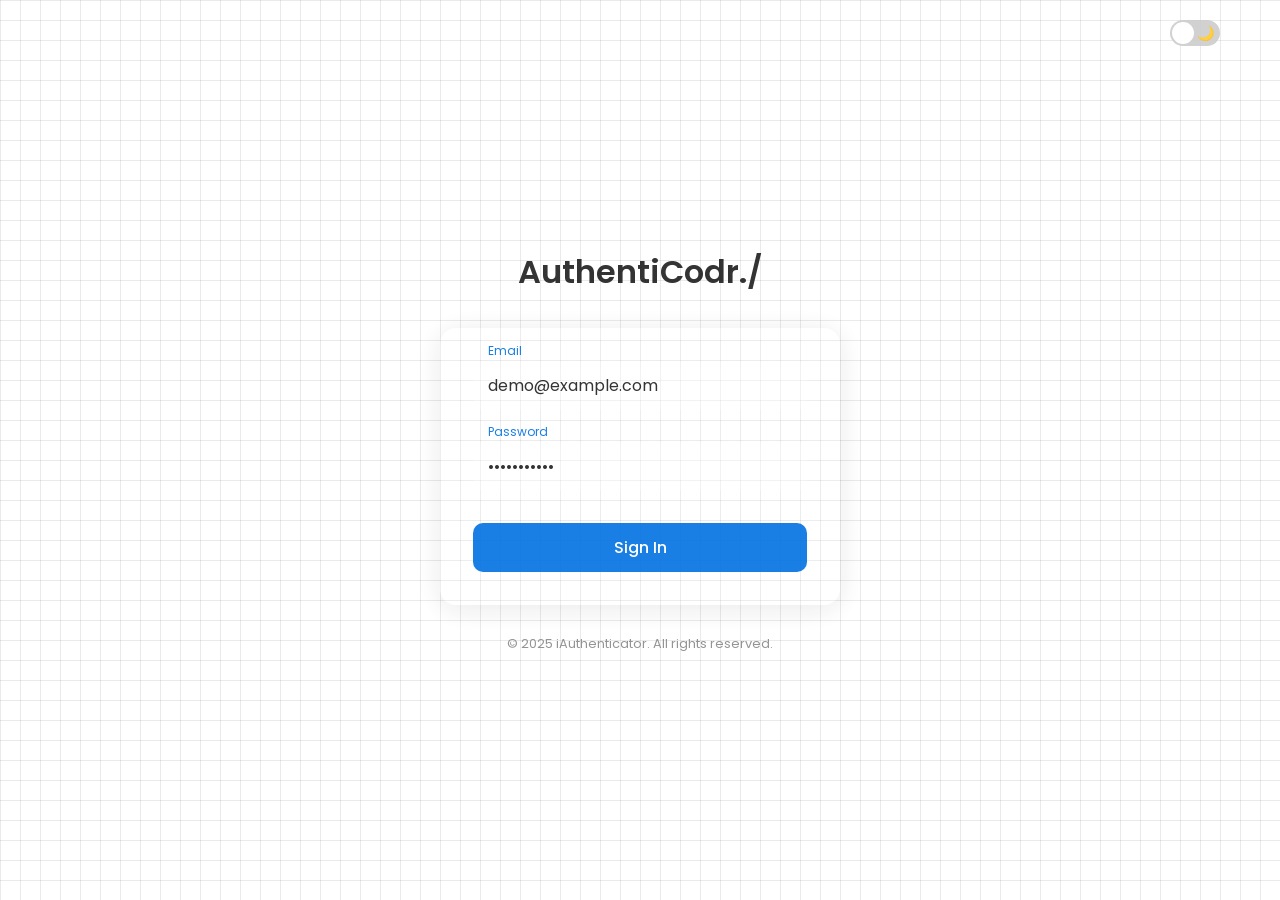
==== index.html @ b641499a "Add files via upload" ====
<!DOCTYPE html>
<html lang="en">
<head>
    <meta charset="UTF-8">
    <meta name="viewport" content="width=device-width, initial-scale=1.0">
    <title>AuthentiCodr.</title>
    <link rel="stylesheet" href="style.css">
    <link rel="preconnect" href="https://fonts.googleapis.com">
    <link rel="preconnect" href="https://fonts.gstatic.com" crossorigin>
    <link href="https://fonts.googleapis.com/css2?family=Poppins:wght@300;400;500;600;700&display=swap" rel="stylesheet">
</head>
<body class="light-mode">
    <div class="container">
        <div class="mode_toggle" id="mode_toggle">
            <span class="toggle_icon">☀️</span>
            <span class="toggle_icon">🌙</span>
        </div>
        
        <div class="auth_container" id="auth_container">
            <h1 class="logo">AuthentiCodr./</h1>
            
            <!-- Login Form -->
            <div class="glassmorphism" id="login_section">
                <form class="login_form" id="login_form">
                    <div class="input_group">
                        <input type="email" class="input_field" id="email_input" placeholder=" " required>
                        <label for="email_input" class="input_label">Email</label>
                    </div>
                    <div class="input_group">
                        <input type="password" class="input_field" id="password_input" placeholder=" " required>
                        <label for="password_input" class="input_label">Password</label>
                    </div>
                    <button type="submit" class="login_button" id="login_button">
                        <span>Sign In</span>
                    </button>
                </form>
            </div>
            
            <!-- Auth Codes Section (Hidden by default) -->
            <div class="glassmorphism auth_codes" id="auth_codes_section">
                <div class="code_card">
                    <div class="code_info">
                        <span class="code_service">Apple iCloud</span>
                        <span class="code_account">john.doe@icloud.com</span>
                    </div>
                    <div class="code_area">
                        <span class="code_digits">123 456</span>
                        <div class="timer">30</div>
                    </div>
                </div>
                
                <div class="code_card">
                    <div class="code_info">
                        <span class="code_service">Google</span>
                        <span class="code_account">john.doe@gmail.com</span>
                    </div>
                    <div class="code_area">
                        <span class="code_digits">789 012</span>
                        <div class="timer">30</div>
                    </div>
                </div>
                
                <div class="code_card">
                    <div class="code_info">
                        <span class="code_service">GitHub</span>
                        <span class="code_account">johndoe</span>
                    </div>
                    <div class="code_area">
                        <span class="code_digits">345 678</span>
                        <div class="timer">30</div>
                    </div>
                </div>
                
                <button class="add_button" id="add_button">+</button>
            </div>
        </div>
        
        <div class="footer">
            © 2025 iAuthenticator. All rights reserved.
        </div>
    </div>
    
    <!-- Add Account Modal -->
    <div class="modal" id="add_account_modal">
        <div class="modal_content">
            <div class="modal_header">
                <h2 class="modal_title">Add Account</h2>
                <button class="close_button" id="close_modal">&times;</button>
            </div>
            
            <div class="qr_container">
                <div class="qr_code">
                    <!-- Placeholder for QR code -->
                    <svg width="180" height="180" viewBox="0 0 180 180">
                        <rect width="180" height="180" fill="#fff"/>
                        <g fill="#000">
                            <!-- QR code pattern - simplified version -->
                            <rect x="20" y="20" width="40" height="40"/>
                            <rect x="120" y="20" width="40" height="40"/>
                            <rect x="20" y="120" width="40" height="40"/>
                            <rect x="70" y="70" width="40" height="40"/>
                            <rect x="30" y="30" width="20" height="20" fill="#fff"/>
                            <rect x="130" y="30" width="20" height="20" fill="#fff"/>
                            <rect x="30" y="130" width="20" height="20" fill="#fff"/>
                            <!-- More QR code elements -->
                            <rect x="70" y="20" width="10" height="10"/>
                            <rect x="90" y="20" width="10" height="10"/>
                            <rect x="20" y="70" width="10" height="10"/>
                            <rect x="20" y="90" width="10" height="10"/>
                            <rect x="120" y="70" width="10" height="10"/>
                            <rect x="140" y="70" width="10" height="10"/>
                            <rect x="70" y="120" width="10" height="10"/>
                            <rect x="90" y="120" width="10" height="10"/>
                            <rect x="120" y="90" width="10" height="10"/>
                            <rect x="140" y="90" width="10" height="10"/>
                        </g>
                    </svg>
                </div>
            </div>
            
            <p class="manual_entry">
                Can't scan the QR code? Enter this setup key manually:
            </p>
            <div class="setup_key">JBSWY3DPEHPK3PXP</div>
            
            <form class="add_account_form" id="add_account_form">
                <div class="input_group">
                    <input type="text" class="input_field" id="service_input" placeholder=" " required>
                    <label for="service_input" class="input_label">Service Name</label>
                </div>
                <div class="input_group">
                    <input type="text" class="input_field" id="account_input" placeholder=" " required>
                    <label for="account_input" class="input_label">Account or Email</label>
                </div>
                <div class="input_group">
                    <input type="text" class="input_field" id="key_input" placeholder=" " required>
                    <label for="key_input" class="input_label">Setup Key</label>
                </div>
                <button type="submit" class="add_account_button">Add Account</button>
            </form>
        </div>
    </div>
    
    <!-- Notification -->
    <div class="notification" id="notification">Account added successfully!</div>
    <script src="script.js"></script>
</body>
</html>
---- style.css ----
/* Updated style.css */
:root {
    --primary-color: #0071e3;
    --secondary-color: #86c1fd;
    --success-color: #34c759;
    --text-color-light: #1d1d1f;
    --text-color-dark: #f5f5f7;
    --bg-color-light: #ffffff;
    --bg-color-dark: #000000;
    --transition-speed: 0.4s;
    --blur-amount: 20px;
}

* {
    margin: 0;
    padding: 0;
    box-sizing: border-box;
    font-family: 'Poppins', sans-serif;
}

body {
    min-height: 100vh;
    display: flex;
    justify-content: center;
    align-items: center;
    transition: background-color var(--transition-speed) ease;
}

body.light-mode {
    background-color: var(--bg-color-light);
    opacity: 0.9;
    background-image: linear-gradient(#00000015 1px, transparent 1px), linear-gradient(to right, #00000015 1px, #ffffff 1px);
    background-size: 20px 20px;
    color: var(--text-color-light);
}

body.dark-mode {
    background-color: var(--bg-color-dark);
    opacity: 0.9;
    background-image: linear-gradient(#ffffff15 1px, transparent 1px), linear-gradient(to right, #ffffff15 1px, #000000 1px);
    background-size: 20px 20px;
    color: var(--text-color-dark);
}

.container {
    width: 100%;
    max-width: 1200px;
    padding: 0 20px;
    margin: 0 auto;
    display: flex;
    flex-direction: column;
    align-items: center;
    justify-content: center;
    min-height: 100vh;
    position: relative;
    z-index: 10;
}

.logo {
    font-size: 2rem;
    font-weight: 600;
    margin-bottom: 2rem;
    transition: color var(--transition-speed) ease;
    text-align: center;
}

.auth_container {
    width: 100%;
    max-width: 400px;
    display: flex;
    flex-direction: column;
    justify-content: center;
    align-items: center;
    z-index: 20;
}

.glassmorphism {
    background: rgba(255, 255, 255, 0.15);
    border-radius: 16px;
    box-shadow: 0 4px 30px rgba(0, 0, 0, 0.1);
    backdrop-filter: blur(15px);
    -webkit-backdrop-filter: blur(15px);
    border: 1px solid rgba(255, 255, 255, 0.08);
    width: 100%;
    padding: 2rem;
    transition: all var(--transition-speed) ease;
}

.dark-mode .glassmorphism {
    background: rgba(0, 0, 0, 0.2);
    border: 1px solid rgba(255, 255, 255, 0.08);
}

.mode_toggle {
    position: absolute;
    top: 20px;
    right: 20px;
    cursor: pointer;
    width: 50px;
    height: 26px;
    background-color: #ccc;
    border-radius: 26px;
    transition: all var(--transition-speed) ease;
    display: flex;
    align-items: center;
    justify-content: space-between;
    padding: 0 6px;
    z-index: 100;
}

.mode_toggle::before {
    content: '';
    position: absolute;
    left: 2px;
    top: 2px;
    width: 22px;
    height: 22px;
    background-color: white;
    border-radius: 50%;
    transition: transform var(--transition-speed) ease;
    z-index: 1;
}

.dark-mode .mode_toggle {
    background-color: #333;
}

.dark-mode .mode_toggle::before {
    transform: translateX(24px);
}

.mode_toggle .toggle_icon {
    font-size: 14px;
    z-index: 0;
}

.login_form {
    display: flex;
    flex-direction: column;
    width: 100%;
    gap: 1rem;
}

.input_group {
    position: relative;
    margin-bottom: 1rem;
}

.input_field {
    width: 100%;
    padding: 12px 15px;
    border: none;
    border-radius: 10px;
    background-color: rgba(255, 255, 255, 0.2);
    color: inherit;
    outline: none;
    font-size: 16px;
    transition: all var(--transition-speed) ease;
    backdrop-filter: blur(5px);
    -webkit-backdrop-filter: blur(5px);
}

.dark-mode .input_field {
    background-color: rgba(30, 30, 30, 0.4);
    color: white;
}

.input_field:focus {
    box-shadow: 0 0 0 2px var(--primary-color);
    background-color: rgba(255, 255, 255, 0.25);
}

.dark-mode .input_field:focus {
    background-color: rgba(30, 30, 30, 0.5);
}

.input_label {
    position: absolute;
    left: 15px;
    top: 50%;
    transform: translateY(-50%);
    font-size: 16px;
    color: #999;
    pointer-events: none;
    transition: all var(--transition-speed) ease;
}

.input_field:focus ~ .input_label,
.input_field:not(:placeholder-shown) ~ .input_label {
    top: -10px;
    left: 10px;
    font-size: 12px;
    background: transparent;
    padding: 0 5px;
    color: var(--primary-color);
}

.login_button {
    padding: 12px;
    border: none;
    border-radius: 10px;
    background-color: var(--primary-color);
    color: white;
    font-size: 16px;
    font-weight: 500;
    cursor: pointer;
    transition: all var(--transition-speed) ease;
    display: flex;
    justify-content: center;
    align-items: center;
    gap: 8px;
}

.login_button:hover {
    background-color: var(--secondary-color);
}

.login_button:active {
    transform: scale(0.98);
}

.auth_codes {
    display: none;
    width: 100%;
    padding: 20px;
    flex-direction: column;
    gap: 20px;
    animation: fadeIn var(--transition-speed) ease;
    position: relative;
    z-index: 30;
}

@keyframes fadeIn {
    from {
        opacity: 0;
        transform: translateY(20px);
    }
    to {
        opacity: 1;
        transform: translateY(0);
    }
}

.code_card {
    display: flex;
    justify-content: space-between;
    align-items: center;
    padding: 15px;
    border-radius: 12px;
    background: rgba(255, 255, 255, 0.15);
    backdrop-filter: blur(var(--blur-amount));
    -webkit-backdrop-filter: blur(var(--blur-amount));
    border: 1px solid rgba(255, 255, 255, 0.08);
    transition: transform var(--transition-speed) ease;
    animation: slideIn var(--transition-speed) ease;
}

.dark-mode .code_card {
    background: rgba(30, 30, 30, 0.3);
}

@keyframes slideIn {
    from {
        opacity: 0;
        transform: translateX(-20px);
    }
    to {
        opacity: 1;
        transform: translateX(0);
    }
}

.code_card:hover {
    transform: translateY(-5px);
    box-shadow: 0 10px 20px rgba(0, 0, 0, 0.1);
}

.code_info {
    display: flex;
    flex-direction: column;
}

.code_service {
    font-weight: 600;
    font-size: 1.1rem;
}

.code_account {
    font-size: 0.8rem;
    color: #888;
}

.dark-mode .code_account {
    color: #ccc;
}

.code_digits {
    font-size: 1.2rem;
    font-weight: 700;
    letter-spacing: 2px;
}

.timer {
    width: 30px;
    height: 30px;
    border-radius: 50%;
    display: flex;
    justify-content: center;
    align-items: center;
    font-size: 0.8rem;
    font-weight: 600;
    background: linear-gradient(to right, var(--primary-color), var(--secondary-color));
    color: white;
    margin-left: 10px;
    transition: background var(--transition-speed) ease;
}

.code_area {
    display: flex;
    align-items: center;
}

.add_button {
    width: 50px;
    height: 50px;
    border-radius: 50%;
    background-color: var(--primary-color);
    color: white;
    border: none;
    font-size: 24px;
    cursor: pointer;
    display: flex;
    justify-content: center;
    align-items: center;
    margin-top: 20px;
    align-self: center;
    transition: all var(--transition-speed) ease;
    box-shadow: 0 4px 10px rgba(0, 0, 0, 0.2);
}

.add_button:hover {
    background-color: var(--secondary-color);
    transform: scale(1.05);
}

.add_button:active {
    transform: scale(0.95);
}

.login_animation {
    animation: pulse 1.5s infinite ease-in-out;
}

@keyframes pulse {
    0% {
        transform: scale(1);
    }
    50% {
        transform: scale(1.05);
    }
    100% {
        transform: scale(1);
    }
}

.modal {
    position: fixed;
    top: 0;
    left: 0;
    width: 100%;
    height: 100%;
    background-color: rgba(0, 0, 0, 0.5);
    display: flex;
    justify-content: center;
    align-items: center;
    opacity: 0;
    visibility: hidden;
    transition: all var(--transition-speed) ease;
    z-index: 200;
}

.modal.active {
    opacity: 1;
    visibility: visible;
}

.modal_content {
    background: rgba(255, 255, 255, 0.15);
    border-radius: 16px;
    box-shadow: 0 4px 30px rgba(0, 0, 0, 0.1);
    backdrop-filter: blur(15px);
    -webkit-backdrop-filter: blur(15px);
    border: 1px solid rgba(255, 255, 255, 0.08);
    width: 90%;
    max-width: 400px;
    padding: 2rem;
    transform: scale(0.9);
    transition: all var(--transition-speed) ease;
}

.dark-mode .modal_content {
    background: rgba(30, 30, 30, 0.2);
    border: 1px solid rgba(255, 255, 255, 0.08);
}

.modal.active .modal_content {
    transform: scale(1);
}

.modal_header {
    display: flex;
    justify-content: space-between;
    align-items: center;
    margin-bottom: 20px;
}

.modal_title {
    font-size: 1.5rem;
    font-weight: 600;
}

.close_button {
    background: none;
    border: none;
    font-size: 1.5rem;
    cursor: pointer;
    color: inherit;
    transition: transform 0.2s ease;
}

.close_button:hover {
    transform: scale(1.1);
}

.qr_container {
    display: flex;
    justify-content: center;
    margin: 20px 0;
}

.qr_code {
    width: 200px;
    height: 200px;
    background-color: white;
    border-radius: 10px;
    padding: 10px;
    display: flex;
    justify-content: center;
    align-items: center;
    box-shadow: 0 4px 15px rgba(0, 0, 0, 0.1);
}

.manual_entry {
    margin-top: 20px;
    font-size: 0.9rem;
    text-align: center;
}

.setup_key {
    background-color: rgba(0, 0, 0, 0.05);
    padding: 8px;
    border-radius: 5px;
    margin: 10px 0;
    font-family: monospace;
    word-break: break-all;
    text-align: center;
}

.dark-mode .setup_key {
    background-color: rgba(255, 255, 255, 0.1);
}

.add_account_form {
    display: flex;
    flex-direction: column;
    gap: 15px;
}

.add_account_button {
    padding: 12px;
    border: none;
    border-radius: 10px;
    background-color: var(--primary-color);
    color: white;
    font-size: 16px;
    font-weight: 500;
    cursor: pointer;
    transition: all var(--transition-speed) ease;
    margin-top: 10px;
}

.add_account_button:hover {
    background-color: var(--secondary-color);
}

.footer {
    margin-top: 30px;
    text-align: center;
    font-size: 0.8rem;
    color: #888;
    position: relative;
    z-index: 10;
}

.dark-mode .footer {
    color: #aaa;
}

.notification {
    position: fixed;
    top: 20px;
    right: 20px;
    padding: 15px 20px;
    border-radius: 10px;
    background-color: var(--success-color);
    color: white;
    font-weight: 500;
    box-shadow: 0 4px 15px rgba(0, 0, 0, 0.2);
    transform: translateX(150%);
    transition: transform 0.5s cubic-bezier(0.68, -0.55, 0.27, 1.55);
    z-index: 1000;
}

.notification.show {
    transform: translateX(0);
}
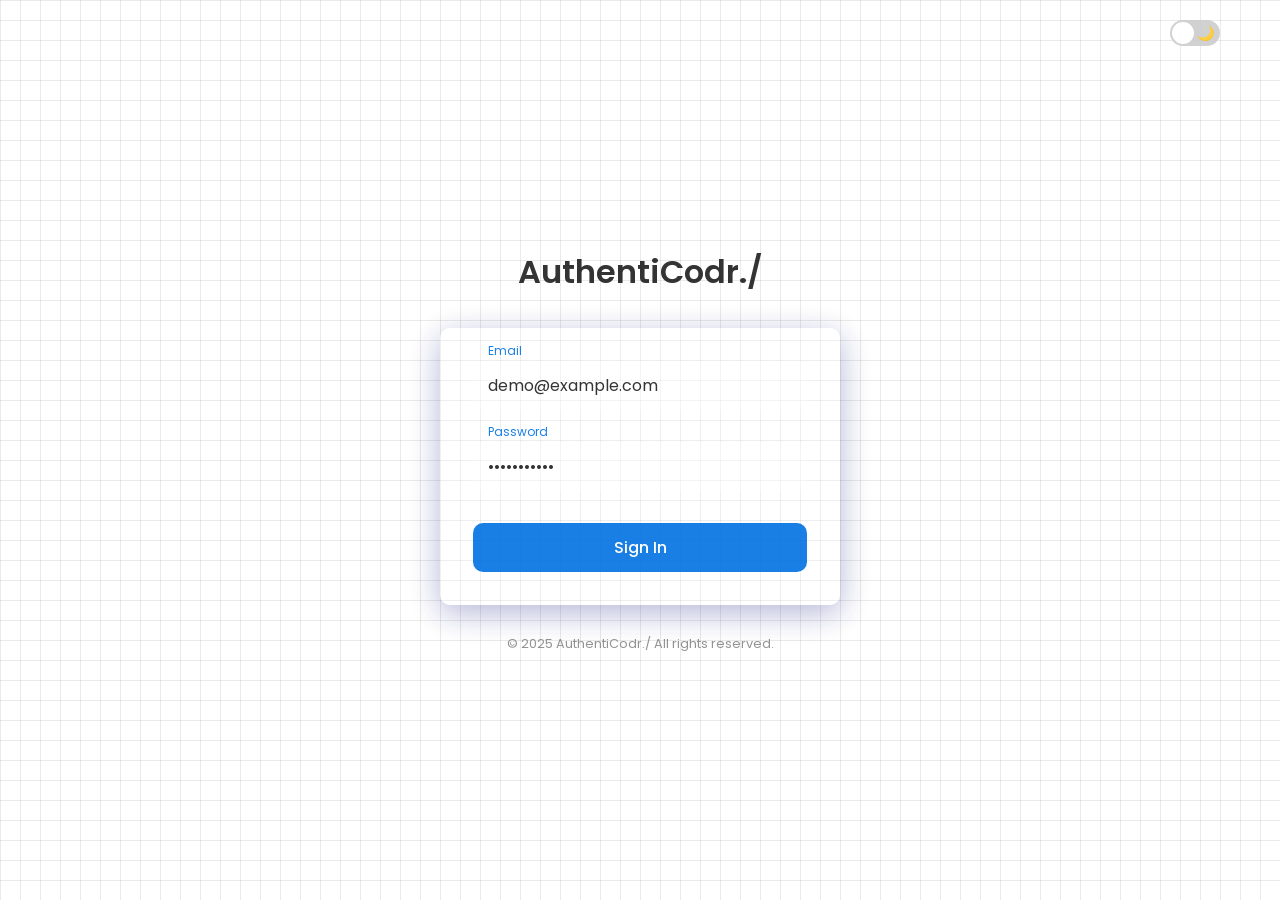
==== commit 6475d405: "Add files via upload" ====
--- a/index.html
+++ b/index.html
@@ -19,7 +19,6 @@
         <div class="auth_container" id="auth_container">
             <h1 class="logo">AuthentiCodr./</h1>
             
-            <!-- Login Form -->
             <div class="glassmorphism" id="login_section">
                 <form class="login_form" id="login_form">
                     <div class="input_group">
@@ -36,7 +35,6 @@
                 </form>
             </div>
             
-            <!-- Auth Codes Section (Hidden by default) -->
             <div class="glassmorphism auth_codes" id="auth_codes_section">
                 <div class="code_card">
                     <div class="code_info">
@@ -76,11 +74,10 @@
         </div>
         
         <div class="footer">
-            © 2025 iAuthenticator. All rights reserved.
+            © 2025 AuthentiCodr./ All rights reserved.
         </div>
     </div>
     
-    <!-- Add Account Modal -->
     <div class="modal" id="add_account_modal">
         <div class="modal_content">
             <div class="modal_header">
@@ -90,11 +87,9 @@
             
             <div class="qr_container">
                 <div class="qr_code">
-                    <!-- Placeholder for QR code -->
                     <svg width="180" height="180" viewBox="0 0 180 180">
                         <rect width="180" height="180" fill="#fff"/>
                         <g fill="#000">
-                            <!-- QR code pattern - simplified version -->
                             <rect x="20" y="20" width="40" height="40"/>
                             <rect x="120" y="20" width="40" height="40"/>
                             <rect x="20" y="120" width="40" height="40"/>
@@ -102,7 +97,6 @@
                             <rect x="30" y="30" width="20" height="20" fill="#fff"/>
                             <rect x="130" y="30" width="20" height="20" fill="#fff"/>
                             <rect x="30" y="130" width="20" height="20" fill="#fff"/>
-                            <!-- More QR code elements -->
                             <rect x="70" y="20" width="10" height="10"/>
                             <rect x="90" y="20" width="10" height="10"/>
                             <rect x="20" y="70" width="10" height="10"/>
@@ -141,7 +135,6 @@
         </div>
     </div>
     
-    <!-- Notification -->
     <div class="notification" id="notification">Account added successfully!</div>
     <script src="script.js"></script>
 </body>
--- a/style.css
+++ b/style.css
@@ -1,4 +1,3 @@
-/* Updated style.css */
 :root {
     --primary-color: #0071e3;
     --secondary-color: #86c1fd;
@@ -75,12 +74,12 @@
 }
 
 .glassmorphism {
-    background: rgba(255, 255, 255, 0.15);
-    border-radius: 16px;
-    box-shadow: 0 4px 30px rgba(0, 0, 0, 0.1);
-    backdrop-filter: blur(15px);
-    -webkit-backdrop-filter: blur(15px);
-    border: 1px solid rgba(255, 255, 255, 0.08);
+    background: rgba(255, 255, 255, 0.25);
+    box-shadow: 0 8px 32px 0 rgba(31, 38, 135, 0.37);
+    backdrop-filter: blur(20px);
+    -webkit-backdrop-filter: blur(20px);
+    border-radius: 10px;
+    border: 1px solid rgba(255, 255, 255, 0.18);
     width: 100%;
     padding: 2rem;
     transition: all var(--transition-speed) ease;
@@ -246,11 +245,12 @@
     justify-content: space-between;
     align-items: center;
     padding: 15px;
-    border-radius: 12px;
-    background: rgba(255, 255, 255, 0.15);
-    backdrop-filter: blur(var(--blur-amount));
-    -webkit-backdrop-filter: blur(var(--blur-amount));
-    border: 1px solid rgba(255, 255, 255, 0.08);
+    background: rgba(255, 255, 255, 0.25);
+    box-shadow: 0 8px 32px 0 rgba(31, 38, 135, 0.37);
+    backdrop-filter: blur(20px);
+    -webkit-backdrop-filter: blur(20px);
+    border-radius: 10px;
+    border: 1px solid rgba(255, 255, 255, 0.18);
     transition: transform var(--transition-speed) ease;
     animation: slideIn var(--transition-speed) ease;
 }
@@ -385,12 +385,12 @@
 }
 
 .modal_content {
-    background: rgba(255, 255, 255, 0.15);
-    border-radius: 16px;
-    box-shadow: 0 4px 30px rgba(0, 0, 0, 0.1);
-    backdrop-filter: blur(15px);
-    -webkit-backdrop-filter: blur(15px);
-    border: 1px solid rgba(255, 255, 255, 0.08);
+    background: rgba(255, 255, 255, 0.25);
+    box-shadow: 0 8px 32px 0 rgba(31, 38, 135, 0.37);
+    backdrop-filter: blur(20px);
+    -webkit-backdrop-filter: blur(20px);
+    border-radius: 10px;
+    border: 1px solid rgba(255, 255, 255, 0.18);
     width: 90%;
     max-width: 400px;
     padding: 2rem;
